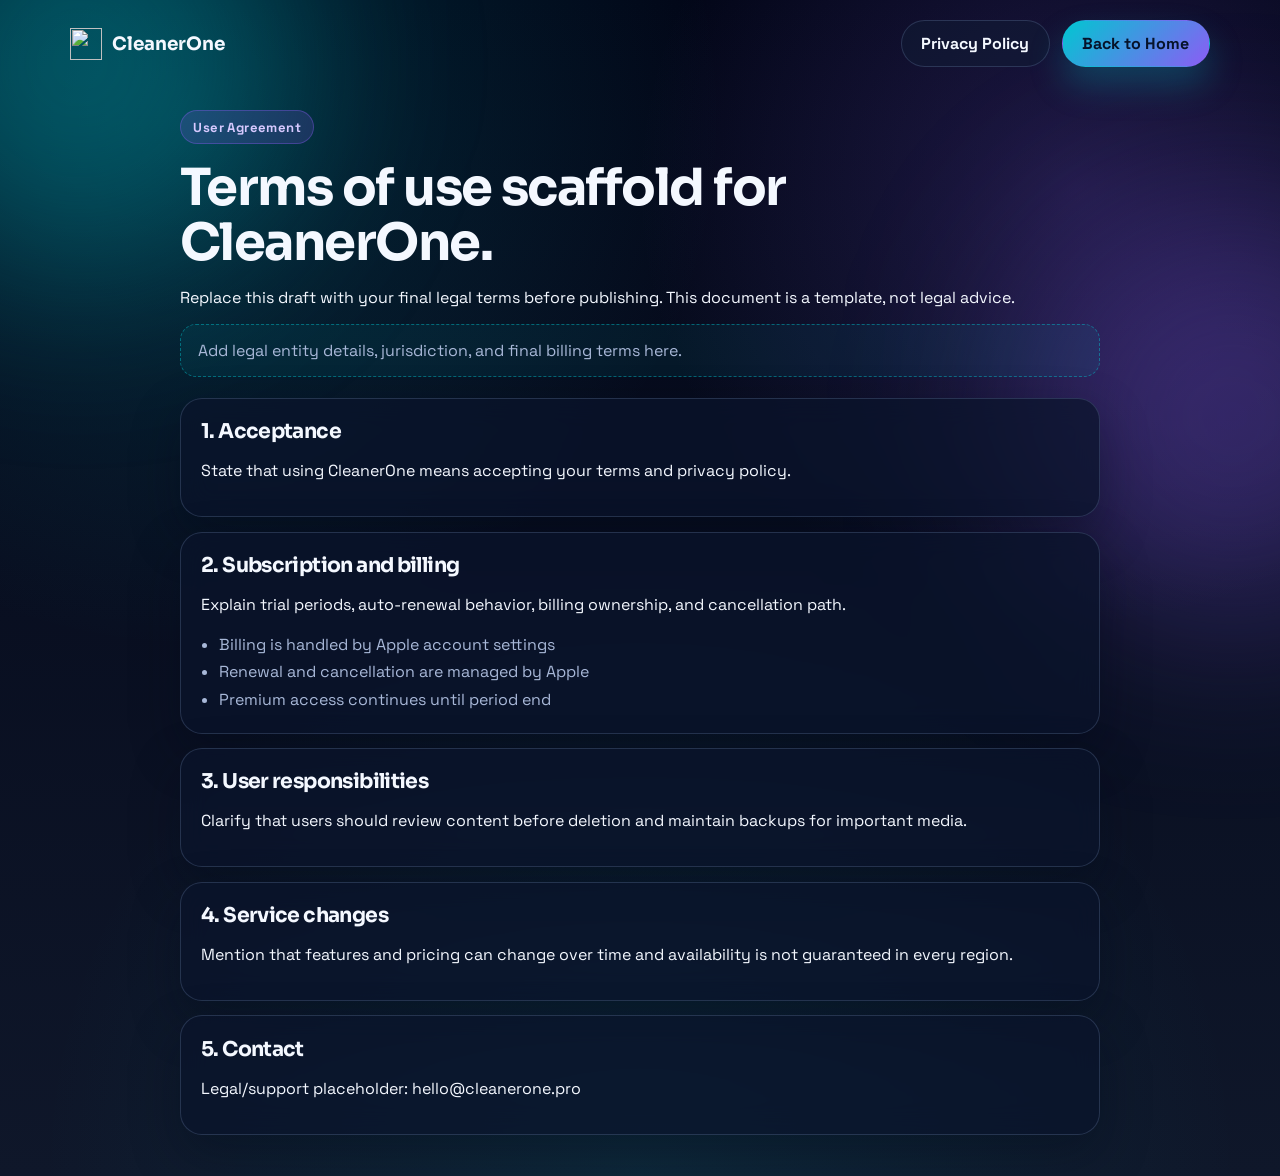
==== terms/index.html @ c6b2ac65 "V2" ====
<!DOCTYPE html>
<html lang="en">
  <head>
    <meta charset="UTF-8" />
    <meta name="viewport" content="width=device-width, initial-scale=1.0" />
    <title>CleanerOne User Agreement</title>
    <meta name="description" content="CleanerOne user agreement placeholder page." />
    <link rel="preconnect" href="https://fonts.googleapis.com" />
    <link rel="preconnect" href="https://fonts.gstatic.com" crossorigin />
    <link
      href="https://fonts.googleapis.com/css2?family=Sora:wght@400;600;700;800&family=Space+Grotesk:wght@400;500;700&display=swap"
      rel="stylesheet"
    />
    <link rel="stylesheet" href="../style.css" />
  </head>
  <body class="landing-shell legal-shell">
    <div class="bg-orb bg-orb--teal"></div>
    <div class="bg-orb bg-orb--purple"></div>

    <header class="topbar">
      <a class="brand" href="../">
        <img src="../assets/brand-mark.svg" alt="" width="32" height="32" />
        <span>CleanerOne</span>
      </a>
      <div class="topbar-actions">
        <a class="btn btn--ghost" href="../privacy/">Privacy Policy</a>
        <a class="btn btn--primary" href="../">Back to Home</a>
      </div>
    </header>

    <main class="legal-main">
      <span class="pill">User Agreement</span>
      <h1>Terms of use scaffold for CleanerOne.</h1>
      <p>
        Replace this draft with your final legal terms before publishing.
        This document is a template, not legal advice.
      </p>
      <div class="legal-note">
        Add legal entity details, jurisdiction, and final billing terms here.
      </div>

      <section class="legal-stack">
        <article class="legal-card">
          <h2>1. Acceptance</h2>
          <p>
            State that using CleanerOne means accepting your terms and privacy policy.
          </p>
        </article>

        <article class="legal-card">
          <h2>2. Subscription and billing</h2>
          <p>
            Explain trial periods, auto-renewal behavior, billing ownership, and
            cancellation path.
          </p>
          <ul>
            <li>Billing is handled by Apple account settings</li>
            <li>Renewal and cancellation are managed by Apple</li>
            <li>Premium access continues until period end</li>
          </ul>
        </article>

        <article class="legal-card">
          <h2>3. User responsibilities</h2>
          <p>
            Clarify that users should review content before deletion and maintain backups
            for important media.
          </p>
        </article>

        <article class="legal-card">
          <h2>4. Service changes</h2>
          <p>
            Mention that features and pricing can change over time and availability is
            not guaranteed in every region.
          </p>
        </article>

        <article class="legal-card">
          <h2>5. Contact</h2>
          <p>Legal/support placeholder: hello@cleanerone.pro</p>
        </article>
      </section>
    </main>

    <script src="../app.js"></script>
  </body>
</html>
---- style.css ----
:root {
  --bg-top: #020617;
  --bg-bottom: #0f172a;
  --panel: rgba(11, 20, 44, 0.72);
  --panel-strong: rgba(10, 19, 40, 0.92);
  --border: rgba(138, 164, 210, 0.22);
  --text-main: #f4f8ff;
  --text-soft: #a8b8d8;
  --primary: #00c7d1;
  --secondary: #8c5cf5;
  --success: #2ed99e;
  --radius-xl: 30px;
  --radius-lg: 22px;
  --radius-md: 16px;
  --max-width: 1140px;
}

* {
  box-sizing: border-box;
}

html {
  scroll-behavior: smooth;
}

body {
  margin: 0;
  min-height: 100vh;
  font-family: "Space Grotesk", sans-serif;
  color: var(--text-main);
  background:
    radial-gradient(circle at 15% 10%, rgba(0, 199, 209, 0.16), transparent 35%),
    radial-gradient(circle at 84% 16%, rgba(140, 92, 245, 0.2), transparent 30%),
    radial-gradient(circle at 50% 100%, rgba(0, 199, 209, 0.1), transparent 45%),
    linear-gradient(180deg, var(--bg-top) 0%, var(--bg-bottom) 100%);
}

a {
  text-decoration: none;
  color: inherit;
}

img {
  max-width: 100%;
  display: block;
}

.landing-shell {
  position: relative;
  overflow-x: clip;
}

.bg-orb {
  position: fixed;
  width: 26rem;
  height: 26rem;
  border-radius: 999px;
  filter: blur(95px);
  z-index: 0;
  pointer-events: none;
}

.bg-orb--teal {
  top: -9rem;
  left: -8rem;
  background: rgba(0, 199, 209, 0.33);
}

.bg-orb--purple {
  right: -10rem;
  top: 13rem;
  background: rgba(140, 92, 245, 0.3);
}

.topbar,
.block,
.mobile-menu {
  position: relative;
  z-index: 1;
  width: min(calc(100% - 2rem), var(--max-width));
  margin: 0 auto;
}

.topbar {
  display: flex;
  align-items: center;
  justify-content: space-between;
  gap: 1rem;
  padding: 1.25rem 0;
}

.brand {
  display: inline-flex;
  align-items: center;
  gap: 0.65rem;
  font-family: "Sora", sans-serif;
  font-weight: 700;
  font-size: 1.15rem;
}

.nav-desktop {
  display: inline-flex;
  gap: 1.4rem;
  color: var(--text-soft);
}

.nav-desktop a {
  font-weight: 500;
}

.nav-desktop a:hover,
.nav-desktop a:focus-visible {
  color: var(--text-main);
}

.topbar-actions {
  display: flex;
  align-items: center;
  gap: 0.75rem;
}

.lang-switch {
  display: inline-flex;
  background: rgba(20, 34, 66, 0.72);
  border: 1px solid var(--border);
  border-radius: 999px;
  padding: 0.2rem;
}

.lang-btn {
  border: 0;
  background: transparent;
  color: var(--text-soft);
  min-width: 2.15rem;
  min-height: 2.05rem;
  border-radius: 999px;
  cursor: pointer;
  font-weight: 700;
}

.lang-btn.is-active {
  color: #051125;
  background: linear-gradient(135deg, var(--primary), #45e8f0);
}

.btn {
  display: inline-flex;
  align-items: center;
  justify-content: center;
  min-height: 2.95rem;
  padding: 0.72rem 1.22rem;
  border-radius: 999px;
  font-weight: 700;
  border: 1px solid transparent;
  transition:
    transform 170ms ease,
    box-shadow 170ms ease,
    border-color 170ms ease;
}

.btn:hover,
.btn:focus-visible {
  transform: translateY(-1px);
}

.btn--primary {
  background: linear-gradient(135deg, var(--primary), var(--secondary));
  color: #06132a;
  box-shadow: 0 18px 34px rgba(0, 199, 209, 0.25);
}

.btn--ghost {
  color: var(--text-main);
  border-color: var(--border);
  background: rgba(17, 28, 53, 0.55);
}

.btn--wide {
  min-width: 12.9rem;
}

.menu-btn {
  display: none;
  width: 2.95rem;
  height: 2.95rem;
  border-radius: 999px;
  border: 1px solid var(--border);
  background: rgba(17, 28, 53, 0.55);
  place-items: center;
  gap: 0.3rem;
}

.menu-btn span {
  display: block;
  width: 1rem;
  height: 2px;
  background: var(--text-main);
  transition: transform 160ms ease;
}

.menu-btn[aria-expanded="true"] span:first-child {
  transform: translateY(3px) rotate(45deg);
}

.menu-btn[aria-expanded="true"] span:last-child {
  transform: translateY(-3px) rotate(-45deg);
}

.mobile-menu {
  display: grid;
  gap: 0.72rem;
  margin-top: 0.25rem;
}

.mobile-menu a {
  padding: 0.88rem 1rem;
  border-radius: var(--radius-md);
  border: 1px solid var(--border);
  background: rgba(10, 20, 42, 0.9);
}

.block {
  padding: 2.6rem 0;
}

.hero {
  display: grid;
  gap: 2rem;
  align-items: center;
  grid-template-columns: 1.04fr 0.96fr;
  padding-top: 2.4rem;
}

.pill,
.kicker,
.step-badge,
.card-index {
  display: inline-flex;
  align-items: center;
  border-radius: 999px;
  font-weight: 700;
  letter-spacing: 0.03em;
}

.pill {
  padding: 0.46rem 0.78rem;
  background: rgba(140, 92, 245, 0.18);
  border: 1px solid rgba(140, 92, 245, 0.35);
  color: #d7c9ff;
  font-size: 0.82rem;
}

h1,
h2,
h3 {
  margin: 0;
  font-family: "Sora", sans-serif;
  letter-spacing: -0.03em;
}

.hero h1 {
  margin-top: 1rem;
  font-size: clamp(2.5rem, 6vw, 4.8rem);
  line-height: 1.04;
}

.hero h1 em {
  color: var(--primary);
  font-style: normal;
  display: block;
}

.hero p,
.card p,
.step-card p,
.section-head p,
.cta p,
.footer-note {
  color: var(--text-soft);
  line-height: 1.72;
}

.hero-cta {
  margin: 1.55rem 0 1.2rem;
  display: flex;
  flex-wrap: wrap;
  gap: 0.72rem;
}

.hero-stats {
  display: grid;
  grid-template-columns: repeat(3, 1fr);
  gap: 0.8rem;
}

.hero-stats article {
  border: 1px solid var(--border);
  border-radius: var(--radius-md);
  background: rgba(11, 21, 45, 0.66);
  padding: 0.9rem;
}

.hero-stats strong {
  display: block;
  font-family: "Sora", sans-serif;
  font-size: 1.45rem;
  margin-bottom: 0.25rem;
}

.hero-stats span {
  color: var(--text-soft);
  font-size: 0.9rem;
}

.hero-art img {
  max-width: 36rem;
  margin-left: auto;
  filter: drop-shadow(0 28px 60px rgba(0, 0, 0, 0.45));
}

.section-head {
  padding-bottom: 0.9rem;
}

.kicker {
  padding: 0.35rem 0.7rem;
  background: rgba(0, 199, 209, 0.15);
  border: 1px solid rgba(0, 199, 209, 0.36);
  color: #9df5fb;
  font-size: 0.78rem;
  text-transform: uppercase;
}

.section-head h2 {
  margin-top: 0.85rem;
  max-width: 18ch;
  font-size: clamp(1.7rem, 3.8vw, 2.85rem);
  line-height: 1.14;
}

.feature-grid,
.steps,
.shots {
  display: grid;
  gap: 1rem;
}

.feature-grid {
  grid-template-columns: repeat(3, minmax(0, 1fr));
}

.card,
.step-card,
.shot,
.cta,
.legal-card {
  border: 1px solid var(--border);
  border-radius: var(--radius-lg);
  background: var(--panel);
  backdrop-filter: blur(14px);
  box-shadow: 0 20px 48px rgba(0, 8, 22, 0.34);
}

.card,
.step-card {
  padding: 1.25rem;
}

.card-index {
  padding: 0.22rem 0.55rem;
  font-size: 0.8rem;
  color: #0d203f;
  background: linear-gradient(135deg, var(--primary), #5de8ee);
}

.card h3,
.step-card h3 {
  margin: 0.8rem 0 0.52rem;
}

.steps {
  grid-template-columns: repeat(3, minmax(0, 1fr));
}

.step-badge {
  padding: 0.22rem 0.56rem;
  font-size: 0.8rem;
  color: #d6c8ff;
  background: rgba(140, 92, 245, 0.19);
  border: 1px solid rgba(140, 92, 245, 0.35);
}

.shots {
  grid-template-columns: repeat(3, minmax(0, 1fr));
}

.shot {
  overflow: hidden;
}

.shot img {
  width: 100%;
  aspect-ratio: 4 / 5;
  object-fit: cover;
}

.shot figcaption {
  padding: 0.95rem 1rem 1.1rem;
  color: var(--text-soft);
}

.cta {
  text-align: center;
  padding: 2rem 1.4rem;
}

.cta h2 {
  font-size: clamp(1.75rem, 3vw, 2.5rem);
}

.cta-actions {
  margin-top: 1.1rem;
  display: inline-flex;
  gap: 0.7rem;
}

.footer {
  padding-bottom: 2.2rem;
  display: grid;
  grid-template-columns: 1fr auto auto;
  gap: 1rem;
  align-items: center;
}

.footer-brand {
  display: inline-flex;
  align-items: center;
  gap: 0.55rem;
  font-family: "Sora", sans-serif;
  font-weight: 700;
}

.footer-links {
  display: inline-flex;
  gap: 1rem;
  color: var(--text-soft);
}

.footer-note {
  margin: 0;
}

.reveal {
  opacity: 0;
  transform: translateY(16px);
  transition:
    opacity 460ms ease,
    transform 460ms ease;
}

.reveal.is-visible {
  opacity: 1;
  transform: translateY(0);
}

/* Legal pages */
.legal-shell .topbar {
  padding-bottom: 1rem;
}

.legal-main {
  position: relative;
  z-index: 1;
  width: min(calc(100% - 2rem), 920px);
  margin: 0 auto;
  padding: 1.7rem 0 2.6rem;
}

.legal-main .pill {
  margin-bottom: 1rem;
}

.legal-main h1 {
  font-size: clamp(2rem, 4vw, 3.2rem);
  line-height: 1.08;
}

.legal-stack {
  margin-top: 1.3rem;
  display: grid;
  gap: 0.9rem;
}

.legal-card {
  padding: 1.2rem 1.25rem;
}

.legal-card h2 {
  font-size: 1.28rem;
  margin-bottom: 0.5rem;
}

.legal-card ul {
  margin: 0;
  padding-left: 1.15rem;
  color: var(--text-soft);
  line-height: 1.72;
}

.legal-note {
  margin-top: 1rem;
  border: 1px dashed rgba(0, 199, 209, 0.44);
  border-radius: var(--radius-md);
  background: rgba(0, 199, 209, 0.07);
  padding: 0.95rem 1.05rem;
  color: var(--text-soft);
}

@media (max-width: 1040px) {
  .hero,
  .feature-grid,
  .steps,
  .shots,
  .footer {
    grid-template-columns: 1fr;
  }

  .hero-art img {
    margin: 0 auto;
  }

  .footer {
    align-items: flex-start;
  }
}

@media (max-width: 860px) {
  .nav-desktop,
  .topbar-actions .btn--primary {
    display: none;
  }

  .menu-btn {
    display: inline-grid;
  }
}

@media (max-width: 560px) {
  .topbar,
  .block,
  .mobile-menu,
  .legal-main {
    width: min(calc(100% - 1.25rem), var(--max-width));
  }

  .hero-cta,
  .cta-actions,
  .footer-links {
    flex-direction: column;
    align-items: stretch;
  }

  .hero-stats {
    grid-template-columns: 1fr;
  }

  .btn {
    width: 100%;
  }
}
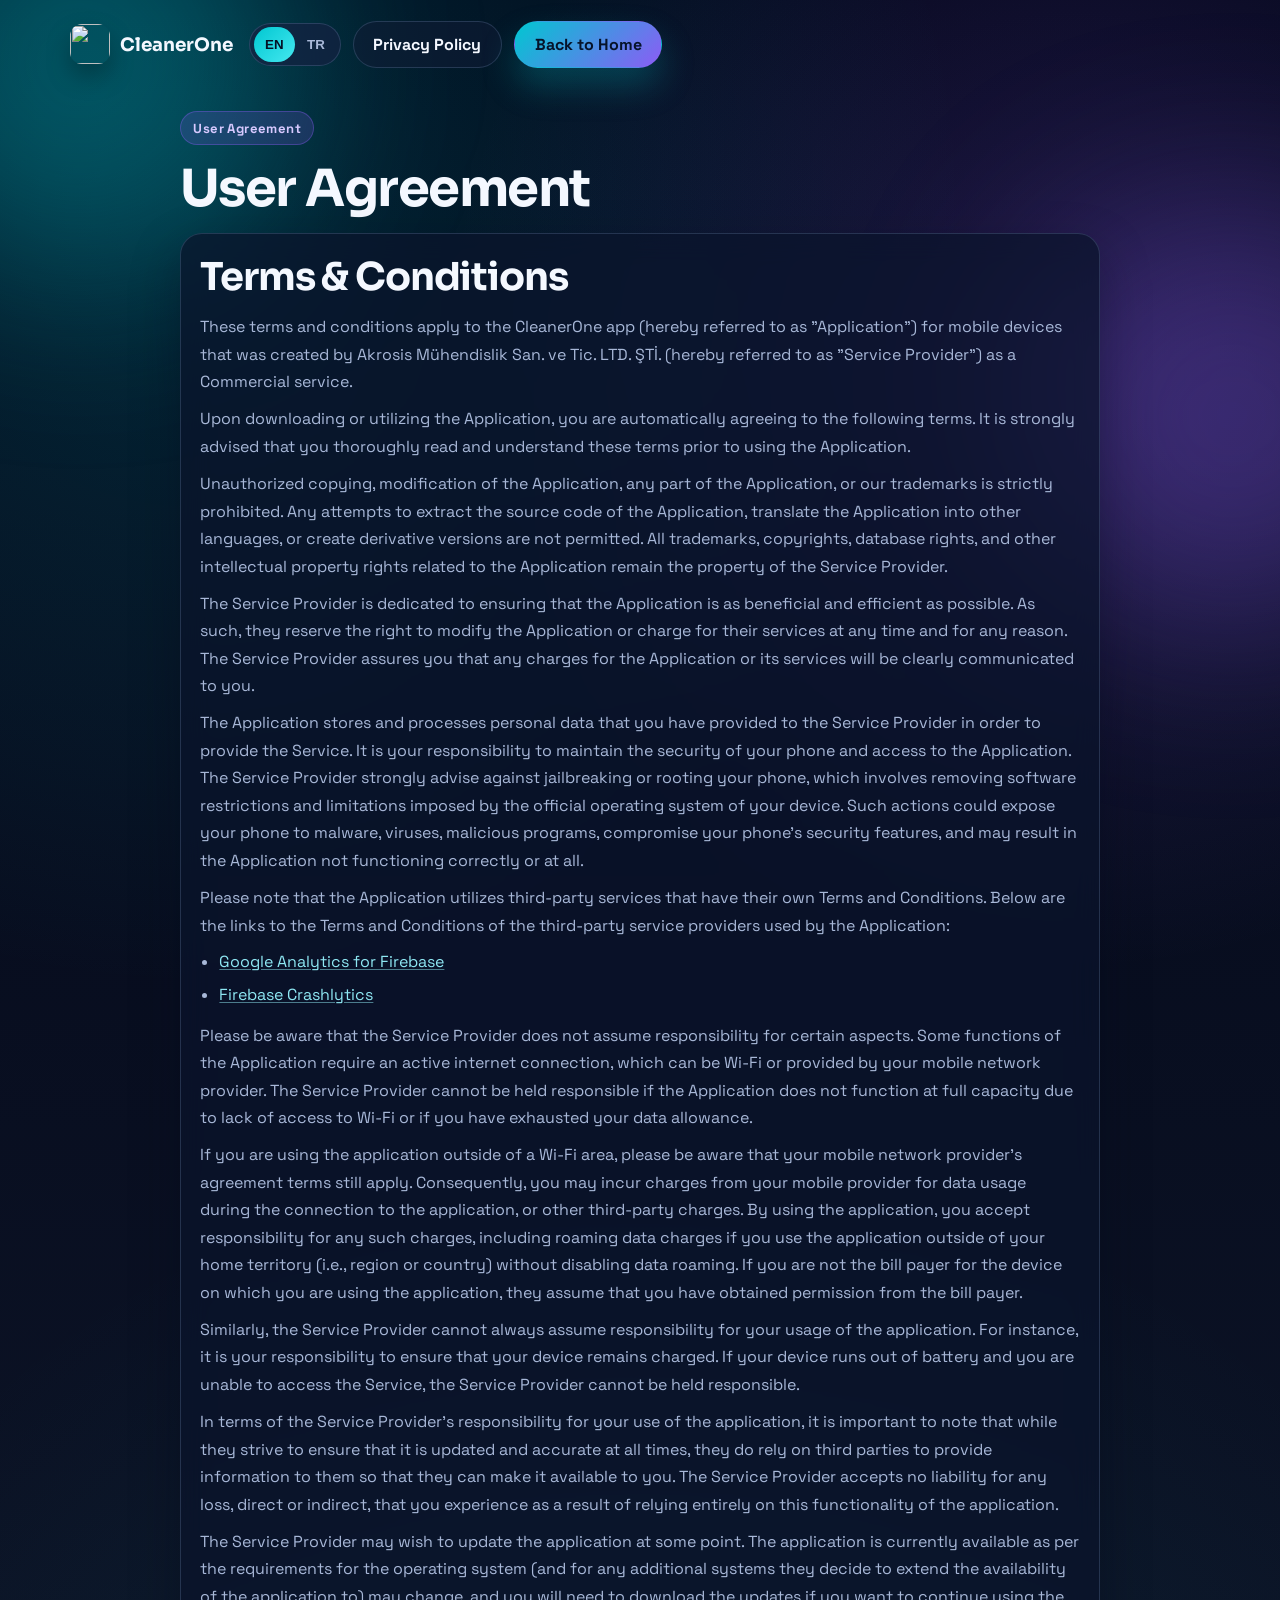
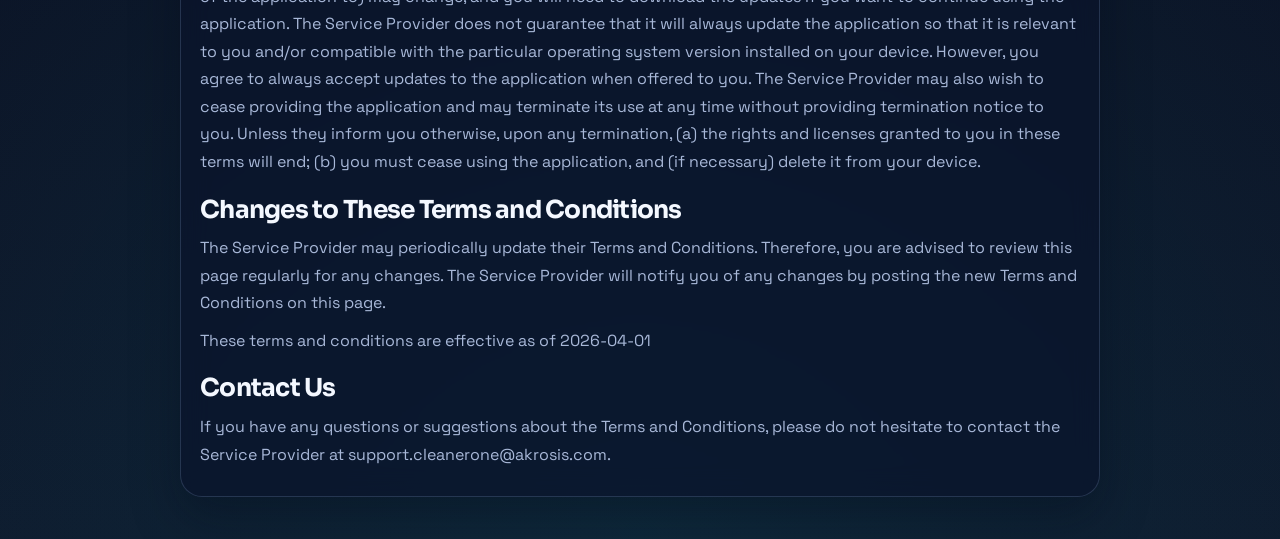
==== commit 88aa21ae: "Legal Eklendi" ====
--- a/terms/index.html
+++ b/terms/index.html
@@ -3,86 +3,13 @@
   <head>
     <meta charset="UTF-8" />
     <meta name="viewport" content="width=device-width, initial-scale=1.0" />
-    <title>CleanerOne User Agreement</title>
-    <meta name="description" content="CleanerOne user agreement placeholder page." />
-    <link rel="preconnect" href="https://fonts.googleapis.com" />
-    <link rel="preconnect" href="https://fonts.gstatic.com" crossorigin />
-    <link
-      href="https://fonts.googleapis.com/css2?family=Sora:wght@400;600;700;800&family=Space+Grotesk:wght@400;500;700&display=swap"
-      rel="stylesheet"
-    />
-    <link rel="stylesheet" href="../style.css" />
+    <title>Redirecting...</title>
+    <meta http-equiv="refresh" content="0; url=../user/" />
+    <script>
+      window.location.replace("../user/");
+    </script>
   </head>
-  <body class="landing-shell legal-shell">
-    <div class="bg-orb bg-orb--teal"></div>
-    <div class="bg-orb bg-orb--purple"></div>
-
-    <header class="topbar">
-      <a class="brand" href="../">
-        <img src="../assets/brand-mark.svg" alt="" width="32" height="32" />
-        <span>CleanerOne</span>
-      </a>
-      <div class="topbar-actions">
-        <a class="btn btn--ghost" href="../privacy/">Privacy Policy</a>
-        <a class="btn btn--primary" href="../">Back to Home</a>
-      </div>
-    </header>
-
-    <main class="legal-main">
-      <span class="pill">User Agreement</span>
-      <h1>Terms of use scaffold for CleanerOne.</h1>
-      <p>
-        Replace this draft with your final legal terms before publishing.
-        This document is a template, not legal advice.
-      </p>
-      <div class="legal-note">
-        Add legal entity details, jurisdiction, and final billing terms here.
-      </div>
-
-      <section class="legal-stack">
-        <article class="legal-card">
-          <h2>1. Acceptance</h2>
-          <p>
-            State that using CleanerOne means accepting your terms and privacy policy.
-          </p>
-        </article>
-
-        <article class="legal-card">
-          <h2>2. Subscription and billing</h2>
-          <p>
-            Explain trial periods, auto-renewal behavior, billing ownership, and
-            cancellation path.
-          </p>
-          <ul>
-            <li>Billing is handled by Apple account settings</li>
-            <li>Renewal and cancellation are managed by Apple</li>
-            <li>Premium access continues until period end</li>
-          </ul>
-        </article>
-
-        <article class="legal-card">
-          <h2>3. User responsibilities</h2>
-          <p>
-            Clarify that users should review content before deletion and maintain backups
-            for important media.
-          </p>
-        </article>
-
-        <article class="legal-card">
-          <h2>4. Service changes</h2>
-          <p>
-            Mention that features and pricing can change over time and availability is
-            not guaranteed in every region.
-          </p>
-        </article>
-
-        <article class="legal-card">
-          <h2>5. Contact</h2>
-          <p>Legal/support placeholder: hello@cleanerone.pro</p>
-        </article>
-      </section>
-    </main>
-
-    <script src="../app.js"></script>
+  <body>
+    <p>Redirecting to <a href="../user/">User Agreement</a>...</p>
   </body>
 </html>
